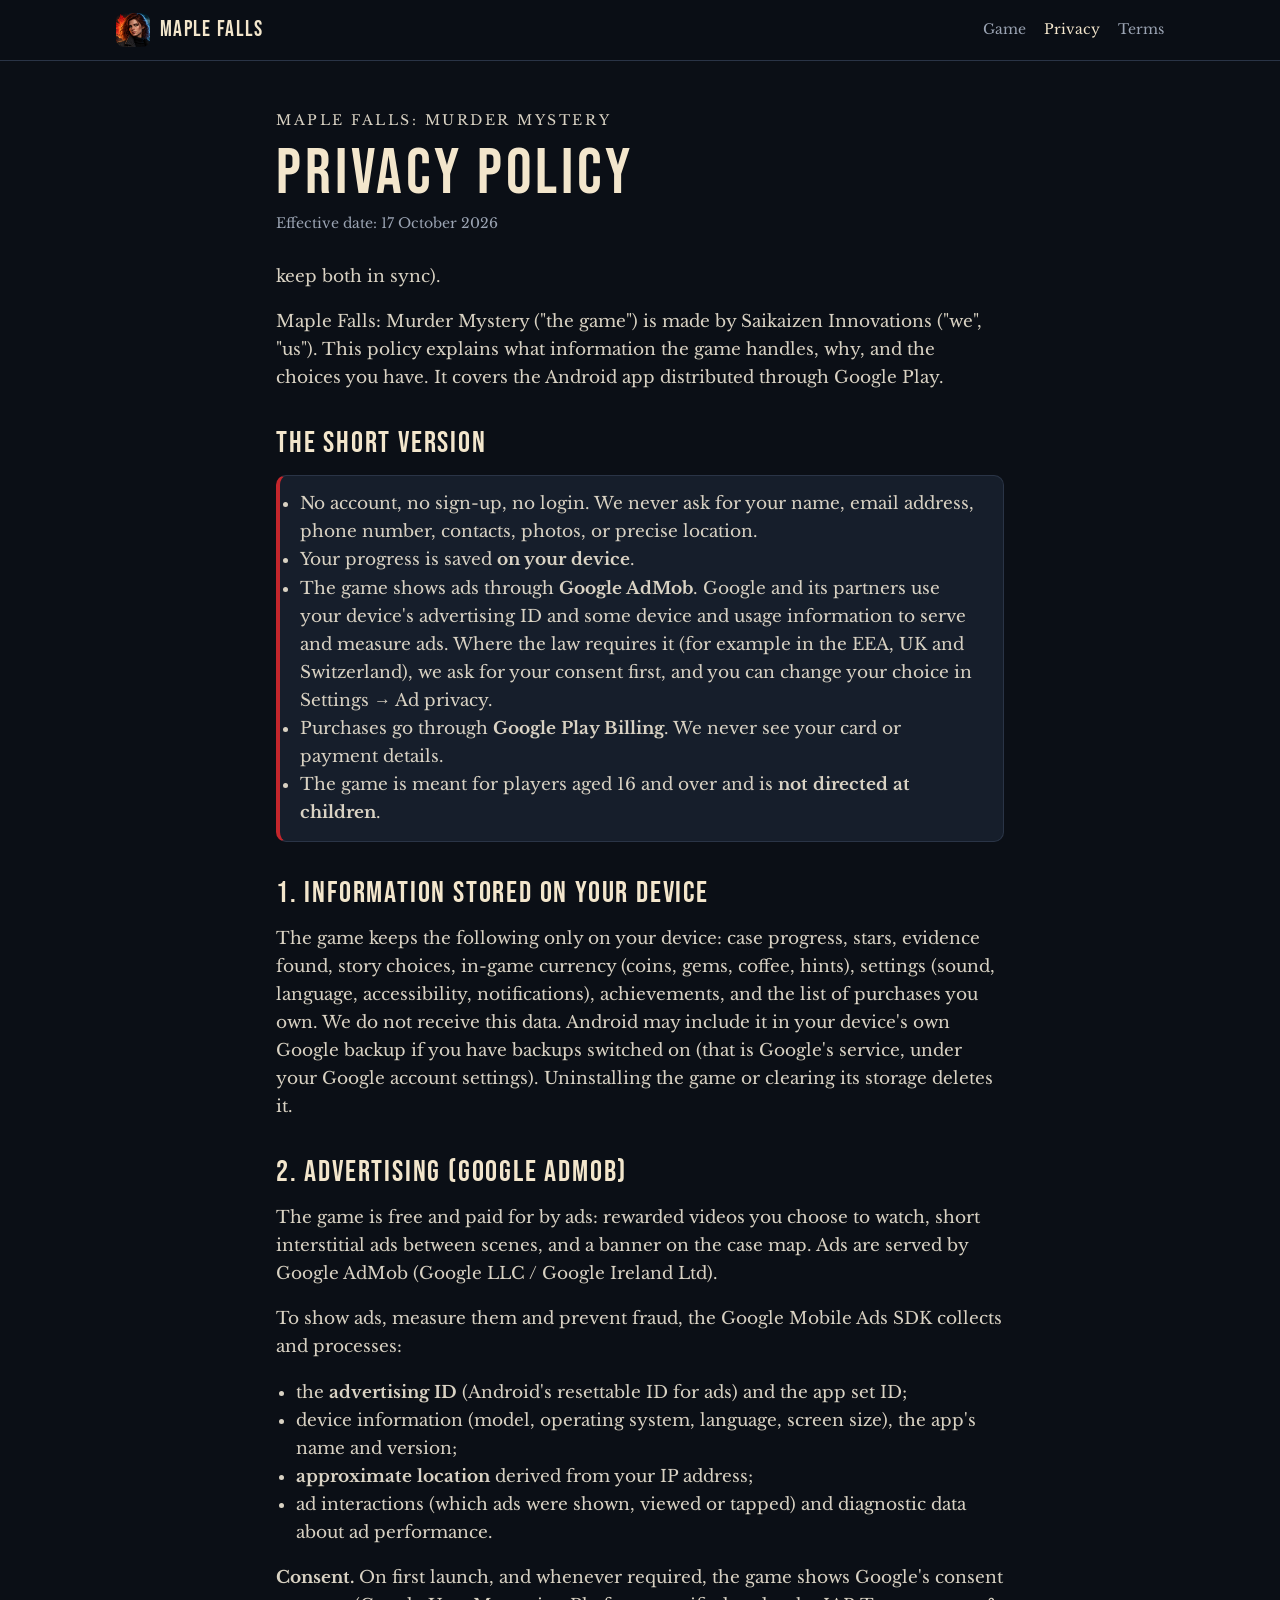
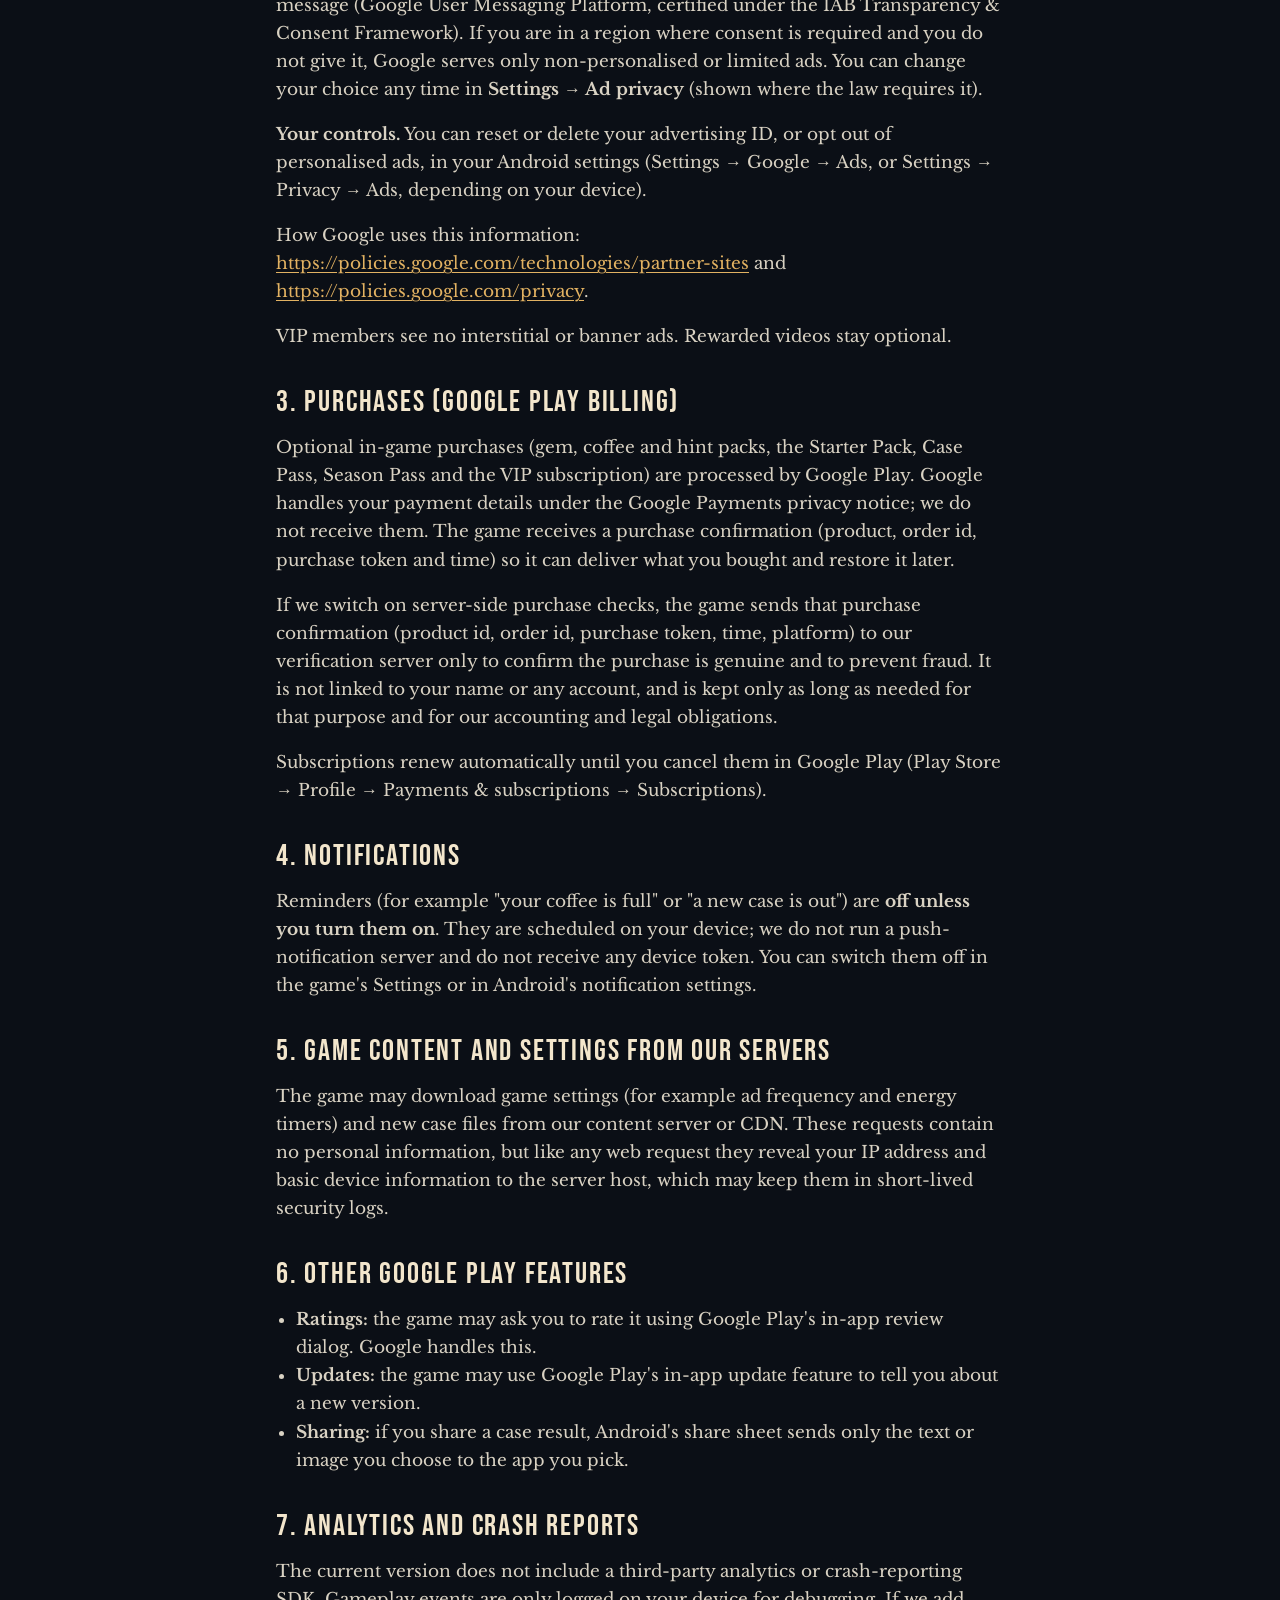
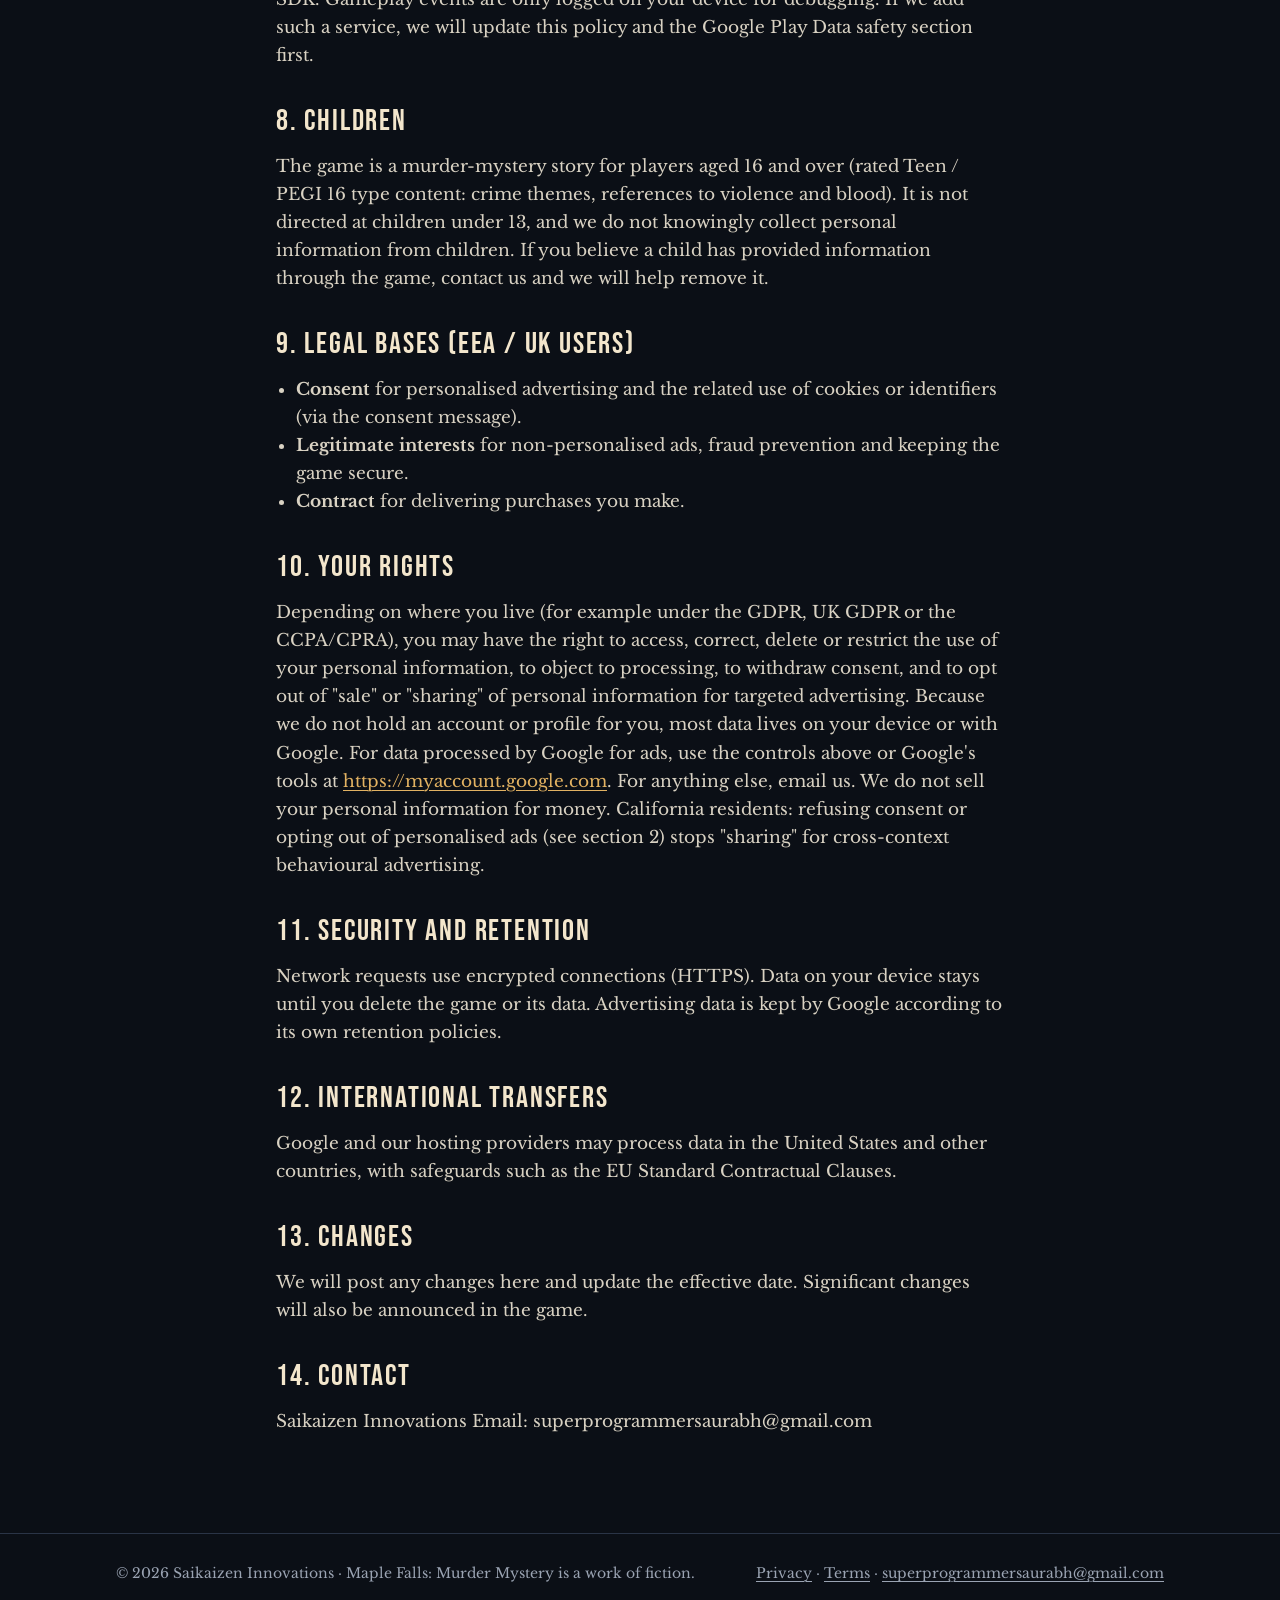
==== privacy.html @ b7c624a0 "Maple Falls: Murder Mystery site (privacy, terms)" ====
<!doctype html>
<html lang="en">
<head>
<meta charset="utf-8">
<meta name="viewport" content="width=device-width, initial-scale=1">
<title>Privacy Policy: Maple Falls: Murder Mystery</title>
<meta name="description" content="Privacy policy of Maple Falls: Murder Mystery.">
<link rel="icon" href="img/favicon.png">
<link rel="preconnect" href="https://fonts.googleapis.com">
<link rel="preconnect" href="https://fonts.gstatic.com" crossorigin>
<link href="https://fonts.googleapis.com/css2?family=Bebas+Neue&family=Libre+Baskerville:ital,wght@0,400;0,700;1,400&family=Special+Elite&display=swap" rel="stylesheet">
<link rel="stylesheet" href="style.css">
</head>
<body>
<header class="bar"><div class="wrap">
  <a class="home" href="./"><img src="img/icon.png" alt=""><span class="display" style="font-size:22px">Maple Falls</span></a>
  <nav><a href="./">Game</a><a href="privacy.html" aria-current="page">Privacy</a><a href="terms.html">Terms</a></nav>
</div></header>
<main class="doc">
<p class="kicker">Maple Falls: Murder Mystery</p>
<h1 class="display">Privacy Policy</h1>
<p class="meta">Effective date: 17 October 2026</p>
<p>keep both in sync).</p>
<p>Maple Falls: Murder Mystery ("the game") is made by Saikaizen Innovations ("we", "us"). This policy explains what information the game handles, why, and the choices you have. It covers the Android app distributed through Google Play.</p>
<h2 class="display">The short version</h2>
<ul class="short"><li>No account, no sign-up, no login. We never ask for your name, email address, phone number, contacts, photos, or precise location.</li><li>Your progress is saved <strong>on your device</strong>.</li><li>The game shows ads through <strong>Google AdMob</strong>. Google and its partners use your device's advertising ID and some device and usage information to serve and measure ads. Where the law requires it (for example in the EEA, UK and Switzerland), we ask for your consent first, and you can change your choice in Settings → Ad privacy.</li><li>Purchases go through <strong>Google Play Billing</strong>. We never see your card or payment details.</li><li>The game is meant for players aged 16 and over and is <strong>not directed at children</strong>.</li></ul>
<h2 class="display">1. Information stored on your device</h2>
<p>The game keeps the following only on your device: case progress, stars, evidence found, story choices, in-game currency (coins, gems, coffee, hints), settings (sound, language, accessibility, notifications), achievements, and the list of purchases you own. We do not receive this data. Android may include it in your device's own Google backup if you have backups switched on (that is Google's service, under your Google account settings). Uninstalling the game or clearing its storage deletes it.</p>
<h2 class="display">2. Advertising (Google AdMob)</h2>
<p>The game is free and paid for by ads: rewarded videos you choose to watch, short interstitial ads between scenes, and a banner on the case map. Ads are served by Google AdMob (Google LLC / Google Ireland Ltd).</p>
<p>To show ads, measure them and prevent fraud, the Google Mobile Ads SDK collects and processes:</p>
<ul><li>the <strong>advertising ID</strong> (Android's resettable ID for ads) and the app set ID;</li><li>device information (model, operating system, language, screen size), the app's name and version;</li><li><strong>approximate location</strong> derived from your IP address;</li><li>ad interactions (which ads were shown, viewed or tapped) and diagnostic data about ad performance.</li></ul>
<p><strong>Consent.</strong> On first launch, and whenever required, the game shows Google's consent message (Google User Messaging Platform, certified under the IAB Transparency &amp; Consent Framework). If you are in a region where consent is required and you do not give it, Google serves only non-personalised or limited ads. You can change your choice any time in <strong>Settings → Ad privacy</strong> (shown where the law requires it).</p>
<p><strong>Your controls.</strong> You can reset or delete your advertising ID, or opt out of personalised ads, in your Android settings (Settings → Google → Ads, or Settings → Privacy → Ads, depending on your device).</p>
<p>How Google uses this information: <a href="https://policies.google.com/technologies/partner-sites">https://policies.google.com/technologies/partner-sites</a> and <a href="https://policies.google.com/privacy">https://policies.google.com/privacy</a>.</p>
<p>VIP members see no interstitial or banner ads. Rewarded videos stay optional.</p>
<h2 class="display">3. Purchases (Google Play Billing)</h2>
<p>Optional in-game purchases (gem, coffee and hint packs, the Starter Pack, Case Pass, Season Pass and the VIP subscription) are processed by Google Play. Google handles your payment details under the Google Payments privacy notice; we do not receive them. The game receives a purchase confirmation (product, order id, purchase token and time) so it can deliver what you bought and restore it later.</p>
<p>If we switch on server-side purchase checks, the game sends that purchase confirmation (product id, order id, purchase token, time, platform) to our verification server only to confirm the purchase is genuine and to prevent fraud. It is not linked to your name or any account, and is kept only as long as needed for that purpose and for our accounting and legal obligations.</p>
<p>Subscriptions renew automatically until you cancel them in Google Play (Play Store → Profile → Payments &amp; subscriptions → Subscriptions).</p>
<h2 class="display">4. Notifications</h2>
<p>Reminders (for example "your coffee is full" or "a new case is out") are <strong>off unless you turn them on</strong>. They are scheduled on your device; we do not run a push-notification server and do not receive any device token. You can switch them off in the game's Settings or in Android's notification settings.</p>
<h2 class="display">5. Game content and settings from our servers</h2>
<p>The game may download game settings (for example ad frequency and energy timers) and new case files from our content server or CDN. These requests contain no personal information, but like any web request they reveal your IP address and basic device information to the server host, which may keep them in short-lived security logs.</p>
<h2 class="display">6. Other Google Play features</h2>
<ul><li><strong>Ratings:</strong> the game may ask you to rate it using Google Play's in-app review dialog. Google handles this.</li><li><strong>Updates:</strong> the game may use Google Play's in-app update feature to tell you about a new version.</li><li><strong>Sharing:</strong> if you share a case result, Android's share sheet sends only the text or image you choose to the app you pick.</li></ul>
<h2 class="display">7. Analytics and crash reports</h2>
<p>The current version does not include a third-party analytics or crash-reporting SDK. Gameplay events are only logged on your device for debugging. If we add such a service, we will update this policy and the Google Play Data safety section first.</p>
<h2 class="display">8. Children</h2>
<p>The game is a murder-mystery story for players aged 16 and over (rated Teen / PEGI 16 type content: crime themes, references to violence and blood). It is not directed at children under 13, and we do not knowingly collect personal information from children. If you believe a child has provided information through the game, contact us and we will help remove it.</p>
<h2 class="display">9. Legal bases (EEA / UK users)</h2>
<ul><li><strong>Consent</strong> for personalised advertising and the related use of cookies or identifiers (via the consent message).</li><li><strong>Legitimate interests</strong> for non-personalised ads, fraud prevention and keeping the game secure.</li><li><strong>Contract</strong> for delivering purchases you make.</li></ul>
<h2 class="display">10. Your rights</h2>
<p>Depending on where you live (for example under the GDPR, UK GDPR or the CCPA/CPRA), you may have the right to access, correct, delete or restrict the use of your personal information, to object to processing, to withdraw consent, and to opt out of "sale" or "sharing" of personal information for targeted advertising. Because we do not hold an account or profile for you, most data lives on your device or with Google. For data processed by Google for ads, use the controls above or Google's tools at <a href="https://myaccount.google.com">https://myaccount.google.com</a>. For anything else, email us. We do not sell your personal information for money. California residents: refusing consent or opting out of personalised ads (see section 2) stops "sharing" for cross-context behavioural advertising.</p>
<h2 class="display">11. Security and retention</h2>
<p>Network requests use encrypted connections (HTTPS). Data on your device stays until you delete the game or its data. Advertising data is kept by Google according to its own retention policies.</p>
<h2 class="display">12. International transfers</h2>
<p>Google and our hosting providers may process data in the United States and other countries, with safeguards such as the EU Standard Contractual Clauses.</p>
<h2 class="display">13. Changes</h2>
<p>We will post any changes here and update the effective date. Significant changes will also be announced in the game.</p>
<h2 class="display">14. Contact</h2>
<p>Saikaizen Innovations Email: superprogrammersaurabh@gmail.com</p>
</main>
<footer><div class="wrap">
  <span>© 2026 Saikaizen Innovations · Maple Falls: Murder Mystery is a work of fiction.</span>
  <span><a href="privacy.html">Privacy</a> · <a href="terms.html">Terms</a> · <a href="mailto:superprogrammersaurabh@gmail.com">superprogrammersaurabh@gmail.com</a></span>
</div></footer>
</body>
</html>
---- style.css ----
/* Maple Falls: Murder Mystery — site (GitHub Pages). Dark noir, case-file accents. */
:root {
  --ink: #0b0f16;
  --ink-2: #111824;
  --panel: #161e2b;
  --line: #2a3446;
  --cream: #f3e6cc;
  --text: #d9d2c3;
  --dim: #9aa3b2;
  --amber: #e2b262;
  --red: #c4262c;
  --teal: #2f6f78;
  --radius: 14px;
  --max: 1080px;
}
* { box-sizing: border-box; }
html { -webkit-text-size-adjust: 100%; }
body {
  margin: 0;
  background: var(--ink);
  color: var(--text);
  font: 17px/1.65 "Libre Baskerville", Georgia, "Times New Roman", serif;
}
a { color: var(--amber); text-decoration-thickness: 1px; text-underline-offset: 3px; }
a:hover { color: var(--cream); }
img { max-width: 100%; display: block; }
.wrap { max-width: var(--max); margin: 0 auto; padding: 0 16px; }
.display { font-family: "Bebas Neue", Impact, sans-serif; letter-spacing: 0.06em; font-weight: 400; color: var(--cream); }
.type { font-family: "Special Elite", "Courier New", monospace; }

/* top bar */
.bar { position: sticky; top: 0; z-index: 5; background: rgba(11, 15, 22, 0.86); backdrop-filter: blur(8px);
  border-bottom: 1px solid var(--line); }
.bar .wrap { display: flex; align-items: center; justify-content: space-between; gap: 12px; height: 60px; }
.bar a.home { display: flex; align-items: center; gap: 10px; color: var(--cream); text-decoration: none; }
.bar img { width: 34px; height: 34px; border-radius: 8px; }
.bar nav { display: flex; gap: 18px; font-size: 14px; }
.bar nav a { color: var(--dim); text-decoration: none; }
.bar nav a:hover, .bar nav a[aria-current] { color: var(--cream); }

/* hero */
.hero { position: relative; min-height: min(86vh, 760px); display: flex; align-items: flex-end; overflow: hidden;
  background: #05080d url("img/hero.jpg") center 30% / cover no-repeat; }
.hero::after { content: ""; position: absolute; inset: 0;
  background: linear-gradient(180deg, rgba(5, 8, 13, 0.15) 0%, rgba(5, 8, 13, 0.25) 45%, var(--ink) 100%),
              linear-gradient(90deg, rgba(5, 8, 13, 0.75) 0%, rgba(5, 8, 13, 0) 60%); }
.hero .wrap { position: relative; z-index: 1; padding-bottom: 56px; width: 100%; }
.hero .logo { width: min(520px, 88%); filter: drop-shadow(0 8px 18px rgba(0, 0, 0, 0.7)); }
.hero .tag { font-size: clamp(18px, 2.4vw, 24px); color: var(--cream); max-width: 560px; margin: 18px 0 26px;
  text-shadow: 0 2px 10px rgba(0, 0, 0, 0.8); }
.cta { display: inline-flex; align-items: center; gap: 10px; padding: 14px 22px; border-radius: 999px;
  background: var(--red); color: #fff; text-decoration: none; font-family: "Bebas Neue", Impact, sans-serif;
  font-size: 22px; letter-spacing: 0.08em; box-shadow: 0 10px 30px rgba(196, 38, 44, 0.35); }
.cta:hover { background: #d8333a; color: #fff; }
.cta small { font-family: "Special Elite", monospace; font-size: 13px; letter-spacing: 0; opacity: 0.85; }

/* sections */
section { padding: 64px 0; }
h2 { font-size: clamp(34px, 5vw, 52px); margin: 0 0 8px; line-height: 1; }
.kicker { color: var(--amber); font-size: 14px; letter-spacing: 0.18em; text-transform: uppercase; margin: 0 0 10px; }
.lede { color: var(--dim); max-width: 680px; margin: 0 0 32px; }
.grid { display: grid; grid-template-columns: repeat(auto-fit, minmax(240px, 1fr)); gap: 16px; }
.card { background: linear-gradient(180deg, var(--panel), var(--ink-2)); border: 1px solid var(--line);
  border-radius: var(--radius); padding: 22px; position: relative; }
.card::before { content: ""; position: absolute; left: 22px; top: 0; width: 56px; height: 4px; background: var(--red); }
.card h3 { margin: 6px 0 6px; font-size: 26px; }
.card p { margin: 0; color: var(--dim); font-size: 15px; }
.shots { display: grid; grid-template-columns: repeat(auto-fit, minmax(300px, 1fr)); gap: 14px; }
.shots img { border-radius: 10px; border: 1px solid var(--line); }
.stats { display: flex; flex-wrap: wrap; gap: 28px; margin: 28px 0 0; }
.stats div { min-width: 120px; }
.stats b { display: block; font-family: "Bebas Neue", Impact, sans-serif; font-size: 48px; color: var(--cream);
  line-height: 1; letter-spacing: 0.04em; }
.stats span { color: var(--dim); font-size: 14px; }

/* legal pages */
.doc { max-width: 760px; margin: 0 auto; padding: 48px 16px 80px; }
.doc h1 { font-size: clamp(40px, 7vw, 64px); line-height: 1; margin: 0 0 6px; }
.doc .meta { color: var(--dim); font-size: 14px; margin: 0 0 28px; }
.doc h2 { font-size: 30px; margin: 36px 0 8px; }
.doc p, .doc li { color: var(--text); }
.doc ul { padding-left: 20px; }
.doc .short { background: var(--panel); border: 1px solid var(--line); border-left: 4px solid var(--red);
  border-radius: 10px; padding: 14px 20px; }

footer { border-top: 1px solid var(--line); padding: 28px 0 40px; color: var(--dim); font-size: 14px; }
footer .wrap { display: flex; flex-wrap: wrap; gap: 14px 24px; justify-content: space-between; }
footer a { color: var(--dim); }

@media (max-width: 560px) {
  body { font-size: 16px; }
  .bar nav { gap: 12px; font-size: 13px; }
  .hero { min-height: 78vh; }
  section { padding: 44px 0; }
}
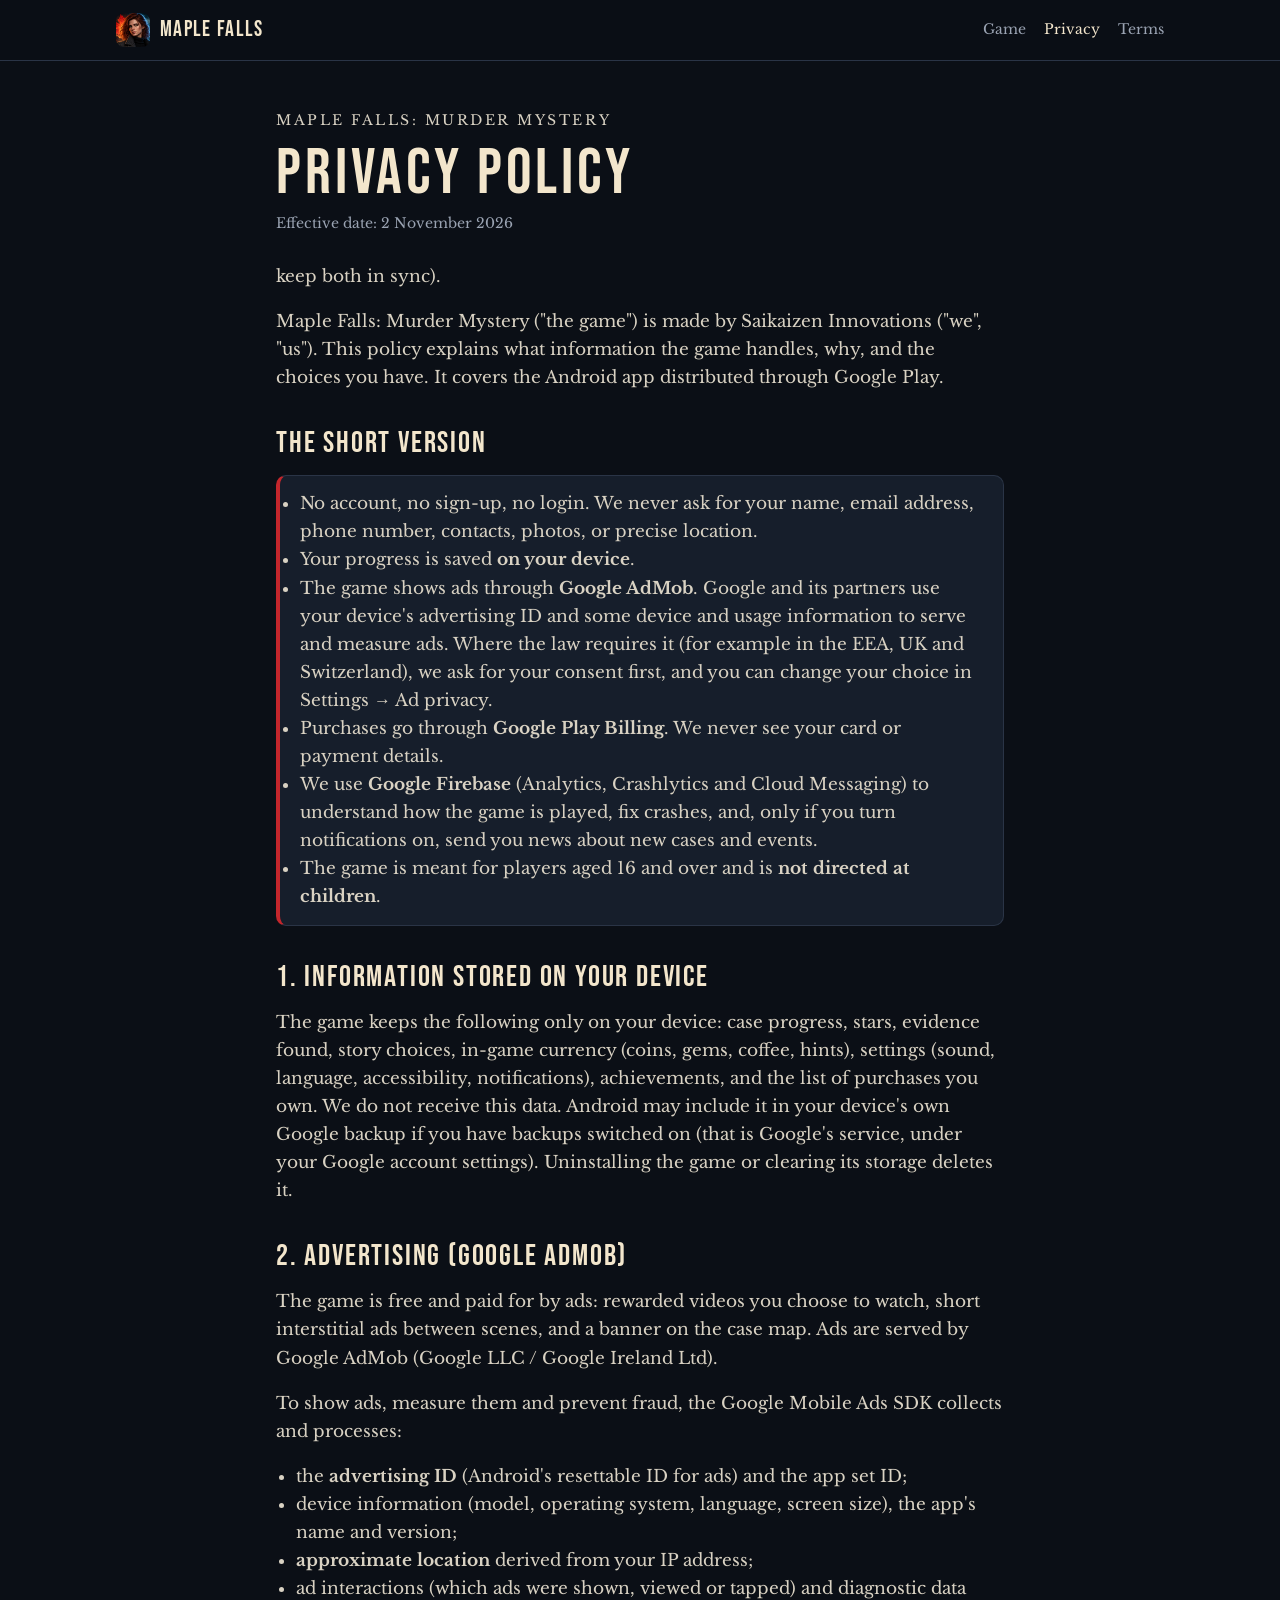
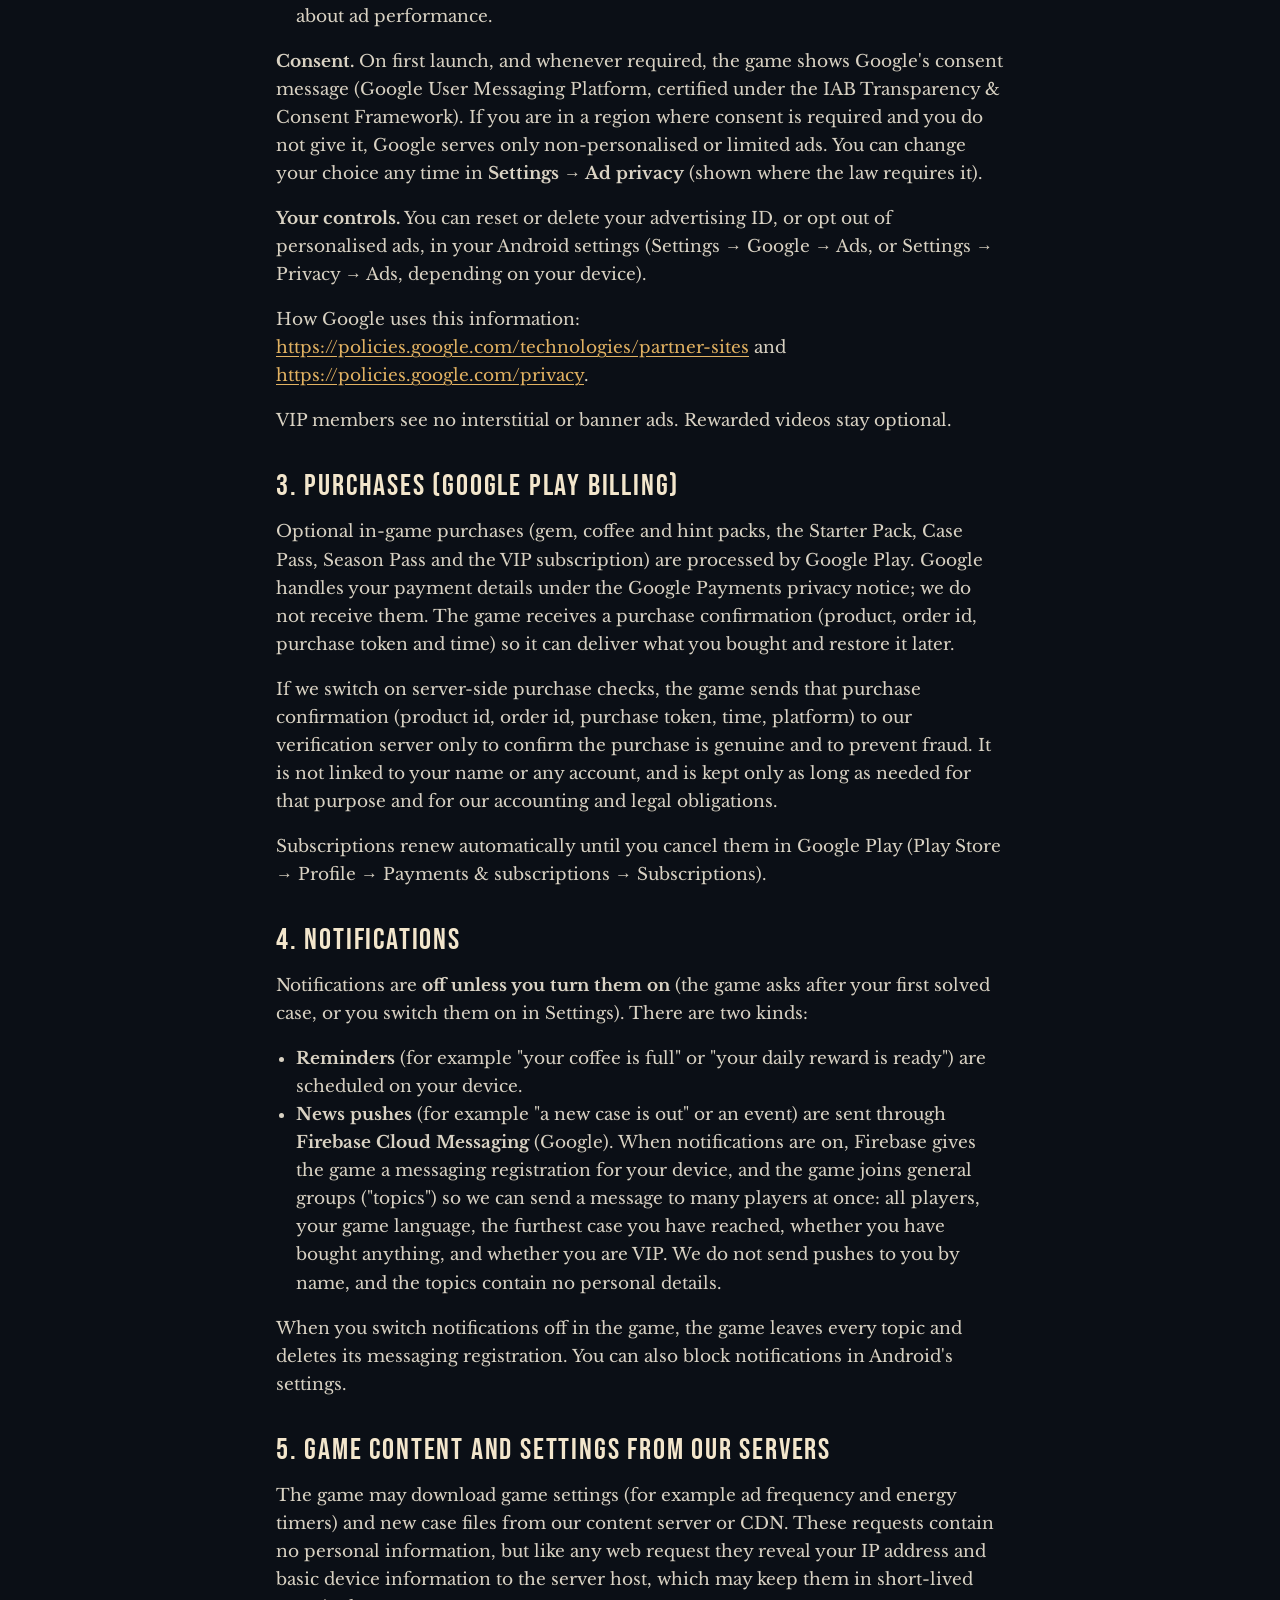
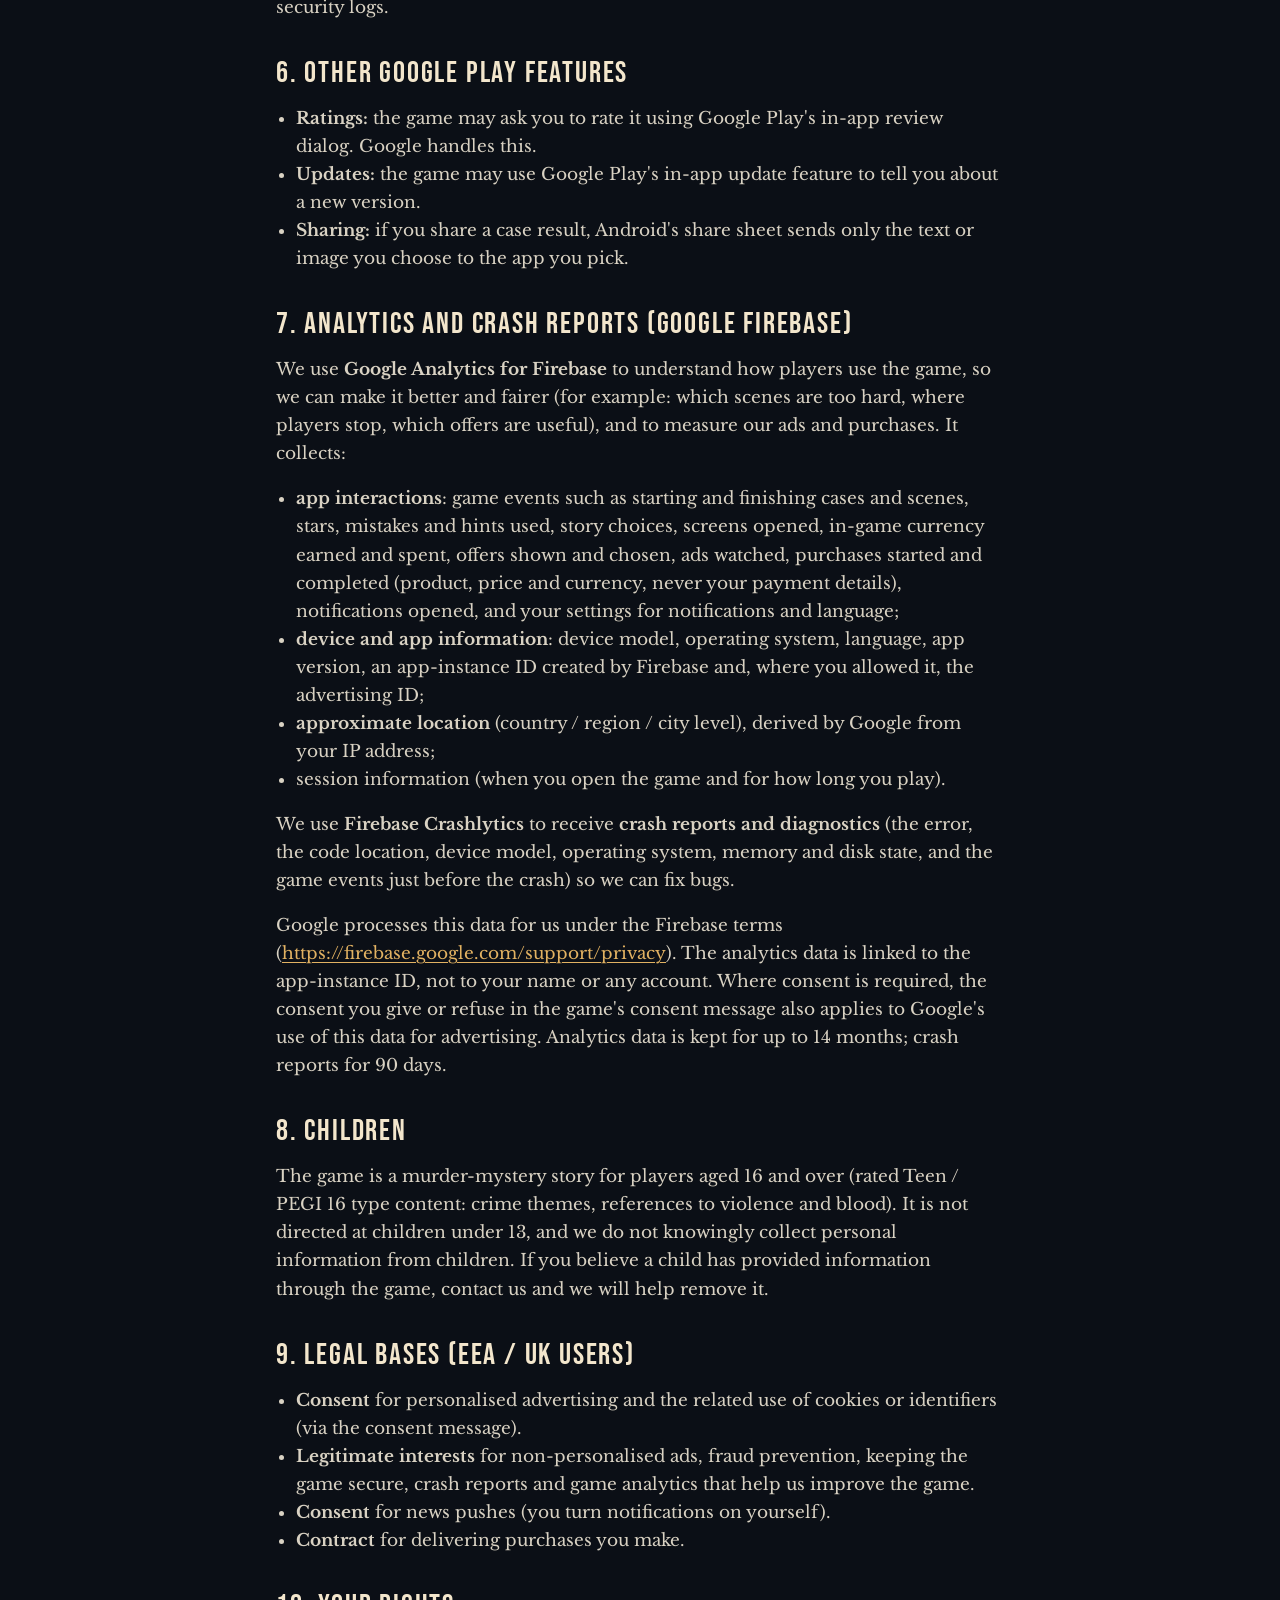
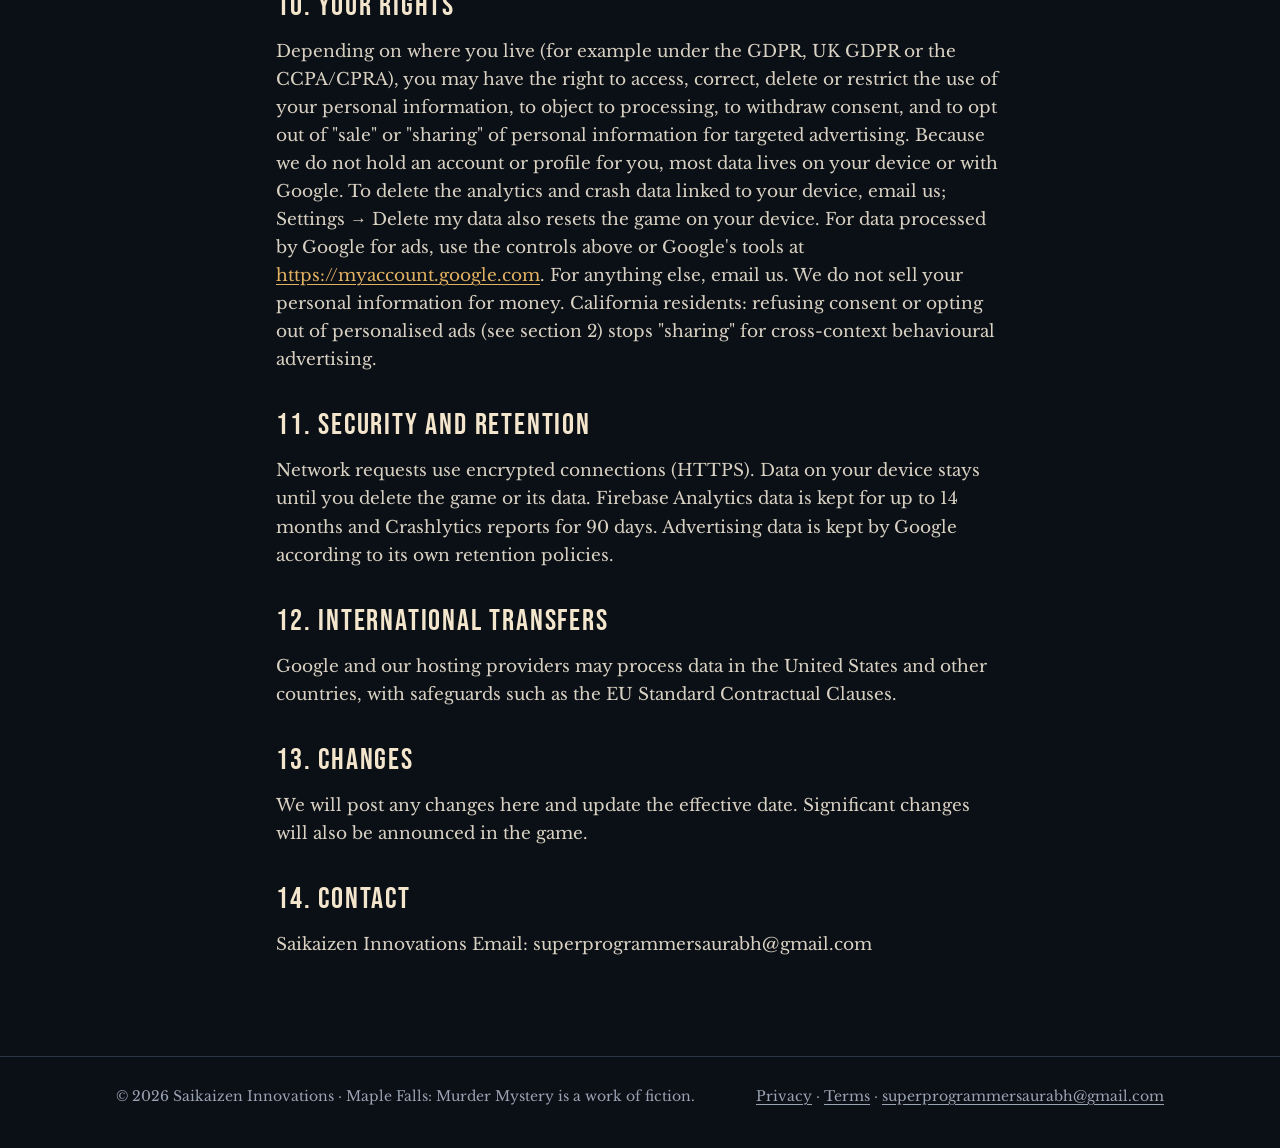
==== commit bad9ef3e: "Privacy policy: Firebase Analytics, Crashlytics, Cloud Messaging (app 1.0.1)" ====
--- a/privacy.html
+++ b/privacy.html
@@ -19,11 +19,11 @@
 <main class="doc">
 <p class="kicker">Maple Falls: Murder Mystery</p>
 <h1 class="display">Privacy Policy</h1>
-<p class="meta">Effective date: 17 October 2026</p>
+<p class="meta">Effective date: 2 November 2026</p>
 <p>keep both in sync).</p>
 <p>Maple Falls: Murder Mystery ("the game") is made by Saikaizen Innovations ("we", "us"). This policy explains what information the game handles, why, and the choices you have. It covers the Android app distributed through Google Play.</p>
 <h2 class="display">The short version</h2>
-<ul class="short"><li>No account, no sign-up, no login. We never ask for your name, email address, phone number, contacts, photos, or precise location.</li><li>Your progress is saved <strong>on your device</strong>.</li><li>The game shows ads through <strong>Google AdMob</strong>. Google and its partners use your device's advertising ID and some device and usage information to serve and measure ads. Where the law requires it (for example in the EEA, UK and Switzerland), we ask for your consent first, and you can change your choice in Settings → Ad privacy.</li><li>Purchases go through <strong>Google Play Billing</strong>. We never see your card or payment details.</li><li>The game is meant for players aged 16 and over and is <strong>not directed at children</strong>.</li></ul>
+<ul class="short"><li>No account, no sign-up, no login. We never ask for your name, email address, phone number, contacts, photos, or precise location.</li><li>Your progress is saved <strong>on your device</strong>.</li><li>The game shows ads through <strong>Google AdMob</strong>. Google and its partners use your device's advertising ID and some device and usage information to serve and measure ads. Where the law requires it (for example in the EEA, UK and Switzerland), we ask for your consent first, and you can change your choice in Settings → Ad privacy.</li><li>Purchases go through <strong>Google Play Billing</strong>. We never see your card or payment details.</li><li>We use <strong>Google Firebase</strong> (Analytics, Crashlytics and Cloud Messaging) to understand how the game is played, fix crashes, and, only if you turn notifications on, send you news about new cases and events.</li><li>The game is meant for players aged 16 and over and is <strong>not directed at children</strong>.</li></ul>
 <h2 class="display">1. Information stored on your device</h2>
 <p>The game keeps the following only on your device: case progress, stars, evidence found, story choices, in-game currency (coins, gems, coffee, hints), settings (sound, language, accessibility, notifications), achievements, and the list of purchases you own. We do not receive this data. Android may include it in your device's own Google backup if you have backups switched on (that is Google's service, under your Google account settings). Uninstalling the game or clearing its storage deletes it.</p>
 <h2 class="display">2. Advertising (Google AdMob)</h2>
@@ -39,21 +39,26 @@
 <p>If we switch on server-side purchase checks, the game sends that purchase confirmation (product id, order id, purchase token, time, platform) to our verification server only to confirm the purchase is genuine and to prevent fraud. It is not linked to your name or any account, and is kept only as long as needed for that purpose and for our accounting and legal obligations.</p>
 <p>Subscriptions renew automatically until you cancel them in Google Play (Play Store → Profile → Payments &amp; subscriptions → Subscriptions).</p>
 <h2 class="display">4. Notifications</h2>
-<p>Reminders (for example "your coffee is full" or "a new case is out") are <strong>off unless you turn them on</strong>. They are scheduled on your device; we do not run a push-notification server and do not receive any device token. You can switch them off in the game's Settings or in Android's notification settings.</p>
+<p>Notifications are <strong>off unless you turn them on</strong> (the game asks after your first solved case, or you switch them on in Settings). There are two kinds:</p>
+<ul><li><strong>Reminders</strong> (for example "your coffee is full" or "your daily reward is ready") are scheduled on your device.</li><li><strong>News pushes</strong> (for example "a new case is out" or an event) are sent through <strong>Firebase Cloud Messaging</strong> (Google). When notifications are on, Firebase gives the game a messaging registration for your device, and the game joins general groups ("topics") so we can send a message to many players at once: all players, your game language, the furthest case you have reached, whether you have bought anything, and whether you are VIP. We do not send pushes to you by name, and the topics contain no personal details.</li></ul>
+<p>When you switch notifications off in the game, the game leaves every topic and deletes its messaging registration. You can also block notifications in Android's settings.</p>
 <h2 class="display">5. Game content and settings from our servers</h2>
 <p>The game may download game settings (for example ad frequency and energy timers) and new case files from our content server or CDN. These requests contain no personal information, but like any web request they reveal your IP address and basic device information to the server host, which may keep them in short-lived security logs.</p>
 <h2 class="display">6. Other Google Play features</h2>
 <ul><li><strong>Ratings:</strong> the game may ask you to rate it using Google Play's in-app review dialog. Google handles this.</li><li><strong>Updates:</strong> the game may use Google Play's in-app update feature to tell you about a new version.</li><li><strong>Sharing:</strong> if you share a case result, Android's share sheet sends only the text or image you choose to the app you pick.</li></ul>
-<h2 class="display">7. Analytics and crash reports</h2>
-<p>The current version does not include a third-party analytics or crash-reporting SDK. Gameplay events are only logged on your device for debugging. If we add such a service, we will update this policy and the Google Play Data safety section first.</p>
+<h2 class="display">7. Analytics and crash reports (Google Firebase)</h2>
+<p>We use <strong>Google Analytics for Firebase</strong> to understand how players use the game, so we can make it better and fairer (for example: which scenes are too hard, where players stop, which offers are useful), and to measure our ads and purchases. It collects:</p>
+<ul><li><strong>app interactions</strong>: game events such as starting and finishing cases and scenes, stars, mistakes and hints used, story choices, screens opened, in-game currency earned and spent, offers shown and chosen, ads watched, purchases started and completed (product, price and currency, never your payment details), notifications opened, and your settings for notifications and language;</li><li><strong>device and app information</strong>: device model, operating system, language, app version, an app-instance ID created by Firebase and, where you allowed it, the advertising ID;</li><li><strong>approximate location</strong> (country / region / city level), derived by Google from your IP address;</li><li>session information (when you open the game and for how long you play).</li></ul>
+<p>We use <strong>Firebase Crashlytics</strong> to receive <strong>crash reports and diagnostics</strong> (the error, the code location, device model, operating system, memory and disk state, and the game events just before the crash) so we can fix bugs.</p>
+<p>Google processes this data for us under the Firebase terms (<a href="https://firebase.google.com/support/privacy">https://firebase.google.com/support/privacy</a>). The analytics data is linked to the app-instance ID, not to your name or any account. Where consent is required, the consent you give or refuse in the game's consent message also applies to Google's use of this data for advertising. Analytics data is kept for up to 14 months; crash reports for 90 days.</p>
 <h2 class="display">8. Children</h2>
 <p>The game is a murder-mystery story for players aged 16 and over (rated Teen / PEGI 16 type content: crime themes, references to violence and blood). It is not directed at children under 13, and we do not knowingly collect personal information from children. If you believe a child has provided information through the game, contact us and we will help remove it.</p>
 <h2 class="display">9. Legal bases (EEA / UK users)</h2>
-<ul><li><strong>Consent</strong> for personalised advertising and the related use of cookies or identifiers (via the consent message).</li><li><strong>Legitimate interests</strong> for non-personalised ads, fraud prevention and keeping the game secure.</li><li><strong>Contract</strong> for delivering purchases you make.</li></ul>
+<ul><li><strong>Consent</strong> for personalised advertising and the related use of cookies or identifiers (via the consent message).</li><li><strong>Legitimate interests</strong> for non-personalised ads, fraud prevention, keeping the game secure, crash reports and game analytics that help us improve the game.</li><li><strong>Consent</strong> for news pushes (you turn notifications on yourself).</li><li><strong>Contract</strong> for delivering purchases you make.</li></ul>
 <h2 class="display">10. Your rights</h2>
-<p>Depending on where you live (for example under the GDPR, UK GDPR or the CCPA/CPRA), you may have the right to access, correct, delete or restrict the use of your personal information, to object to processing, to withdraw consent, and to opt out of "sale" or "sharing" of personal information for targeted advertising. Because we do not hold an account or profile for you, most data lives on your device or with Google. For data processed by Google for ads, use the controls above or Google's tools at <a href="https://myaccount.google.com">https://myaccount.google.com</a>. For anything else, email us. We do not sell your personal information for money. California residents: refusing consent or opting out of personalised ads (see section 2) stops "sharing" for cross-context behavioural advertising.</p>
+<p>Depending on where you live (for example under the GDPR, UK GDPR or the CCPA/CPRA), you may have the right to access, correct, delete or restrict the use of your personal information, to object to processing, to withdraw consent, and to opt out of "sale" or "sharing" of personal information for targeted advertising. Because we do not hold an account or profile for you, most data lives on your device or with Google. To delete the analytics and crash data linked to your device, email us; Settings → Delete my data also resets the game on your device. For data processed by Google for ads, use the controls above or Google's tools at <a href="https://myaccount.google.com">https://myaccount.google.com</a>. For anything else, email us. We do not sell your personal information for money. California residents: refusing consent or opting out of personalised ads (see section 2) stops "sharing" for cross-context behavioural advertising.</p>
 <h2 class="display">11. Security and retention</h2>
-<p>Network requests use encrypted connections (HTTPS). Data on your device stays until you delete the game or its data. Advertising data is kept by Google according to its own retention policies.</p>
+<p>Network requests use encrypted connections (HTTPS). Data on your device stays until you delete the game or its data. Firebase Analytics data is kept for up to 14 months and Crashlytics reports for 90 days. Advertising data is kept by Google according to its own retention policies.</p>
 <h2 class="display">12. International transfers</h2>
 <p>Google and our hosting providers may process data in the United States and other countries, with safeguards such as the EU Standard Contractual Clauses.</p>
 <h2 class="display">13. Changes</h2>
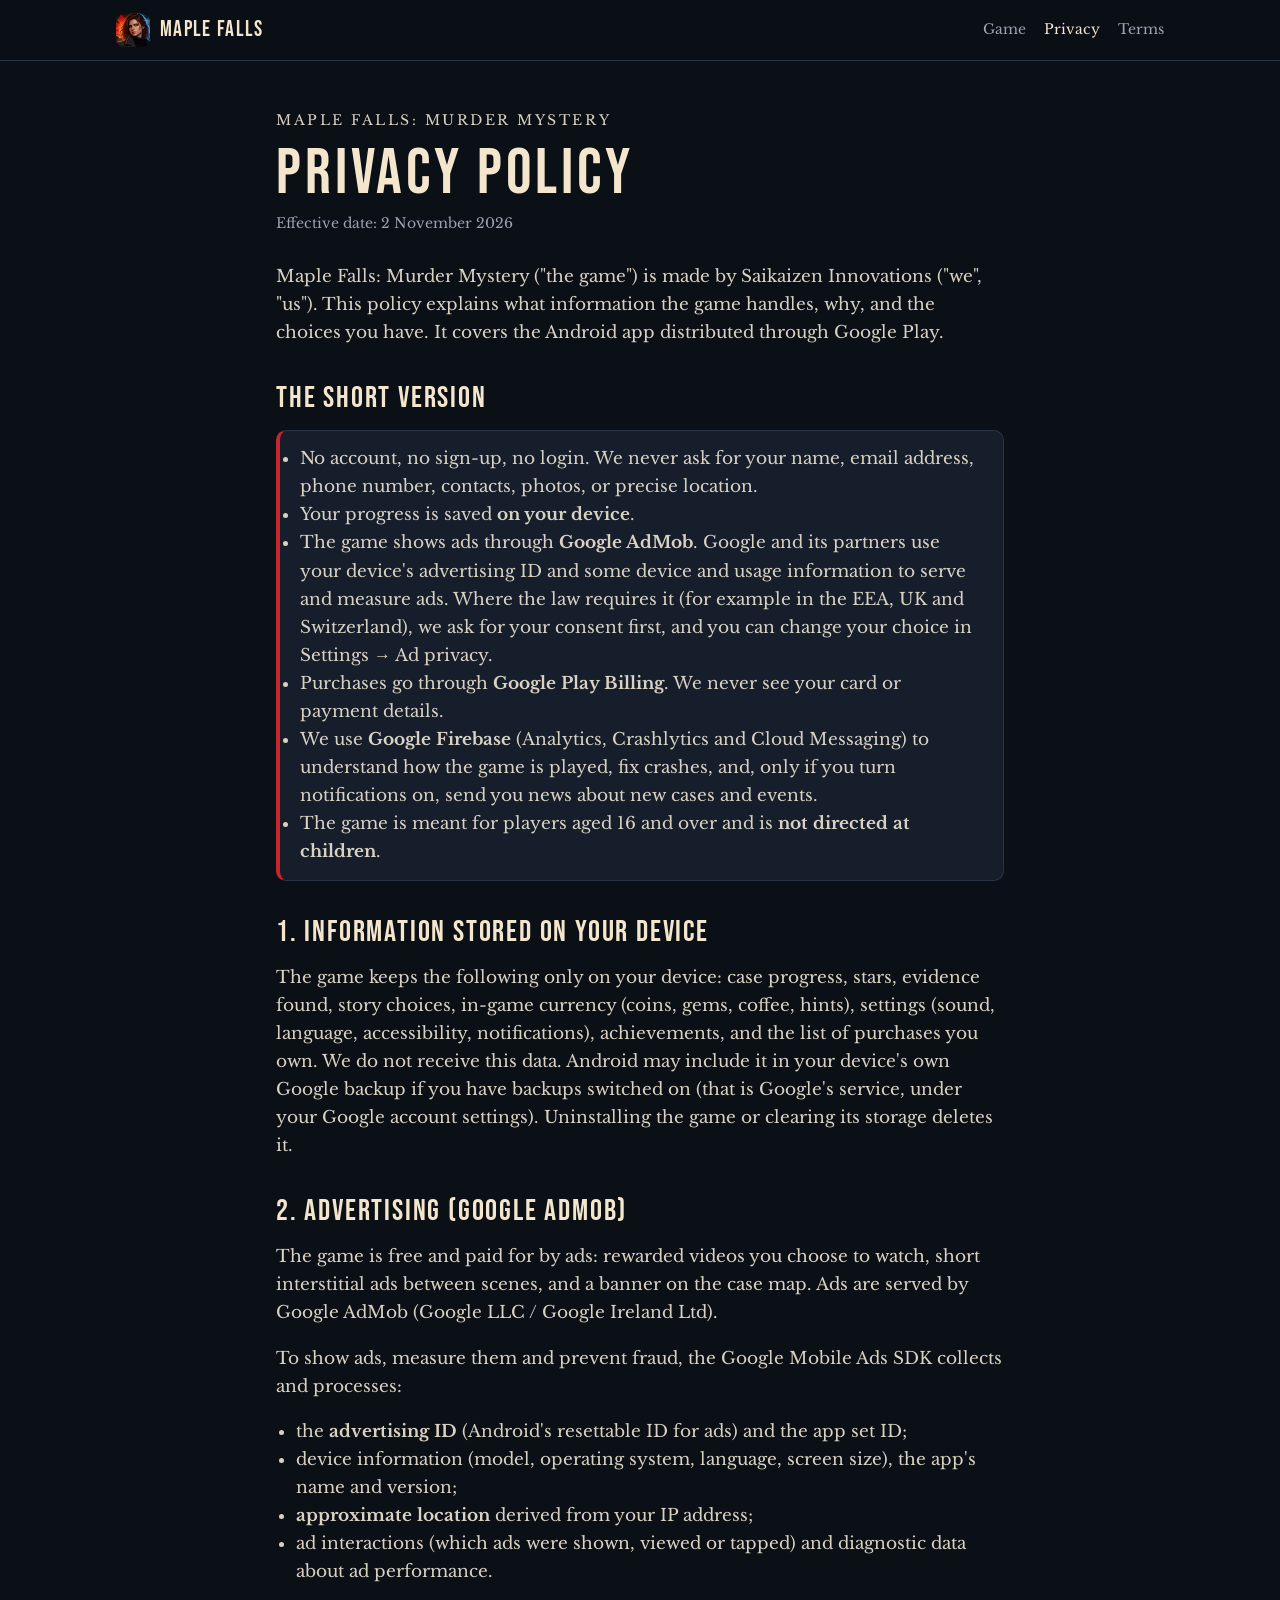
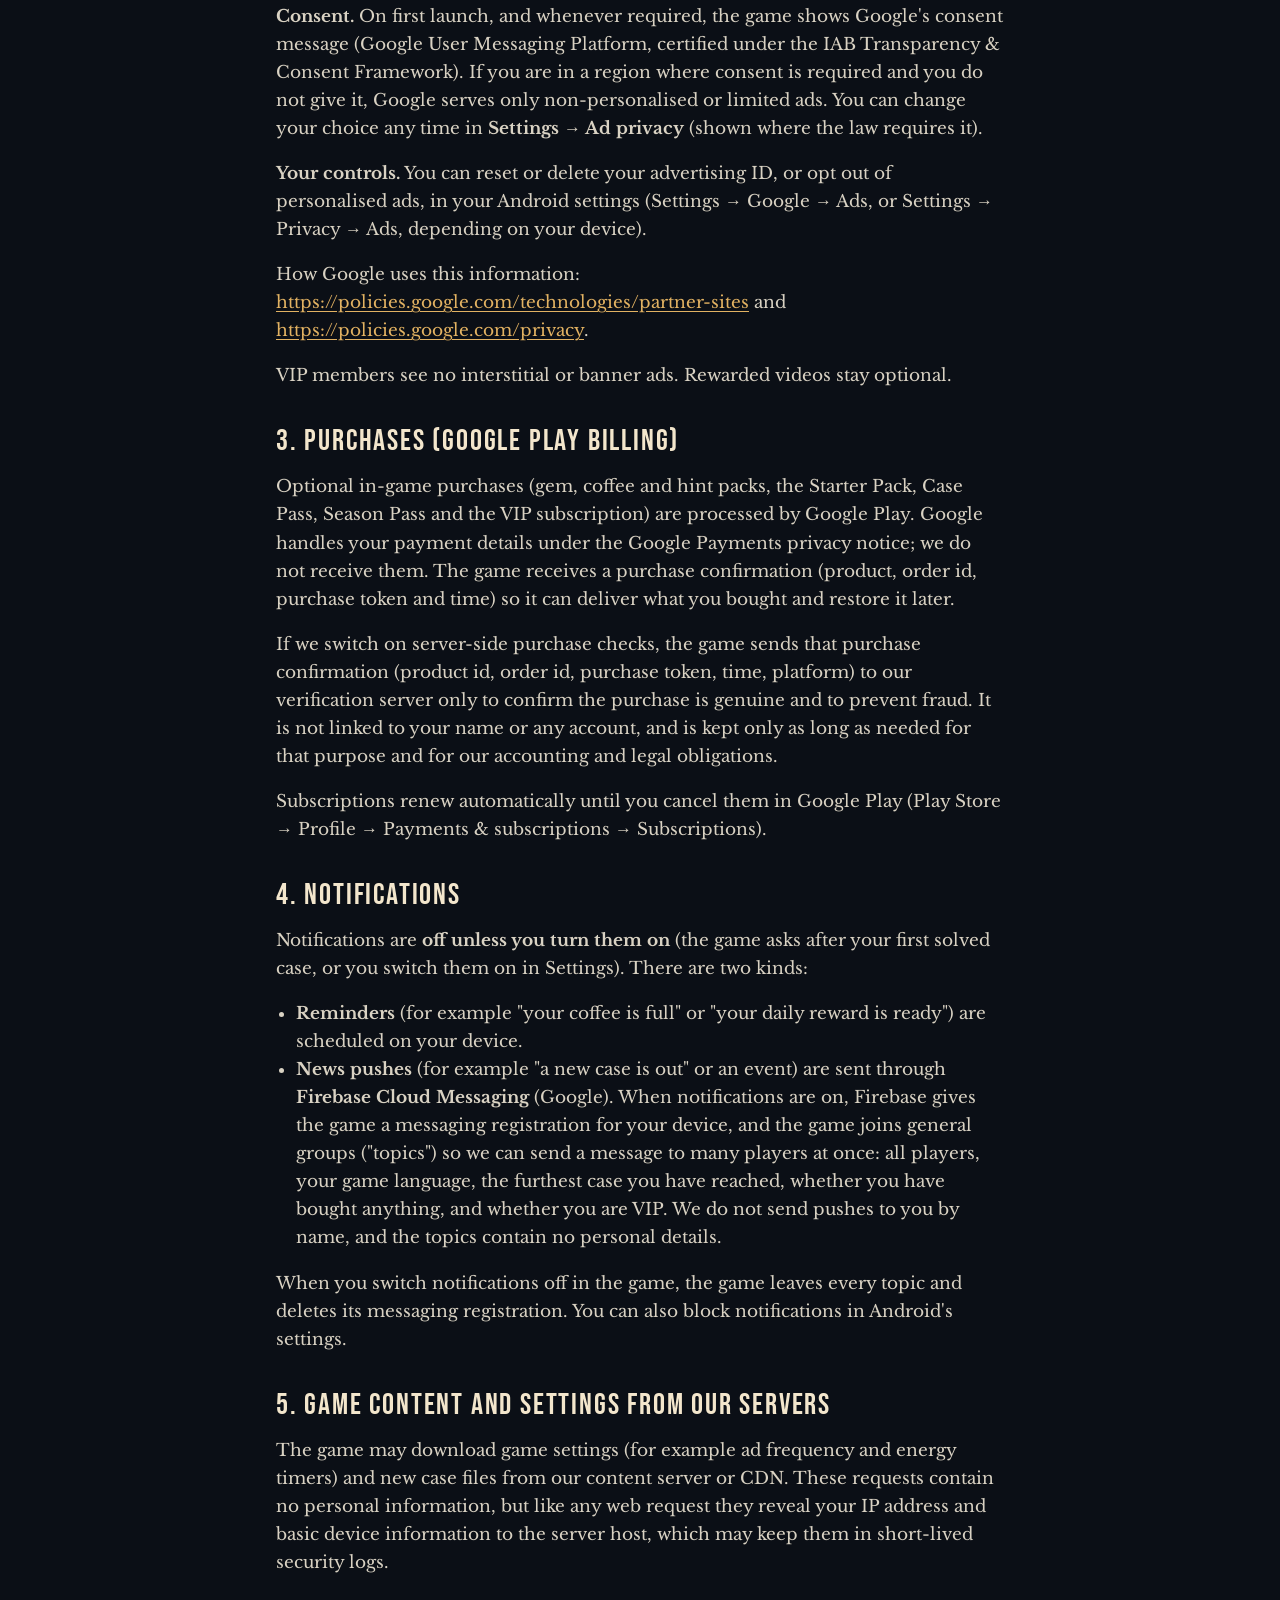
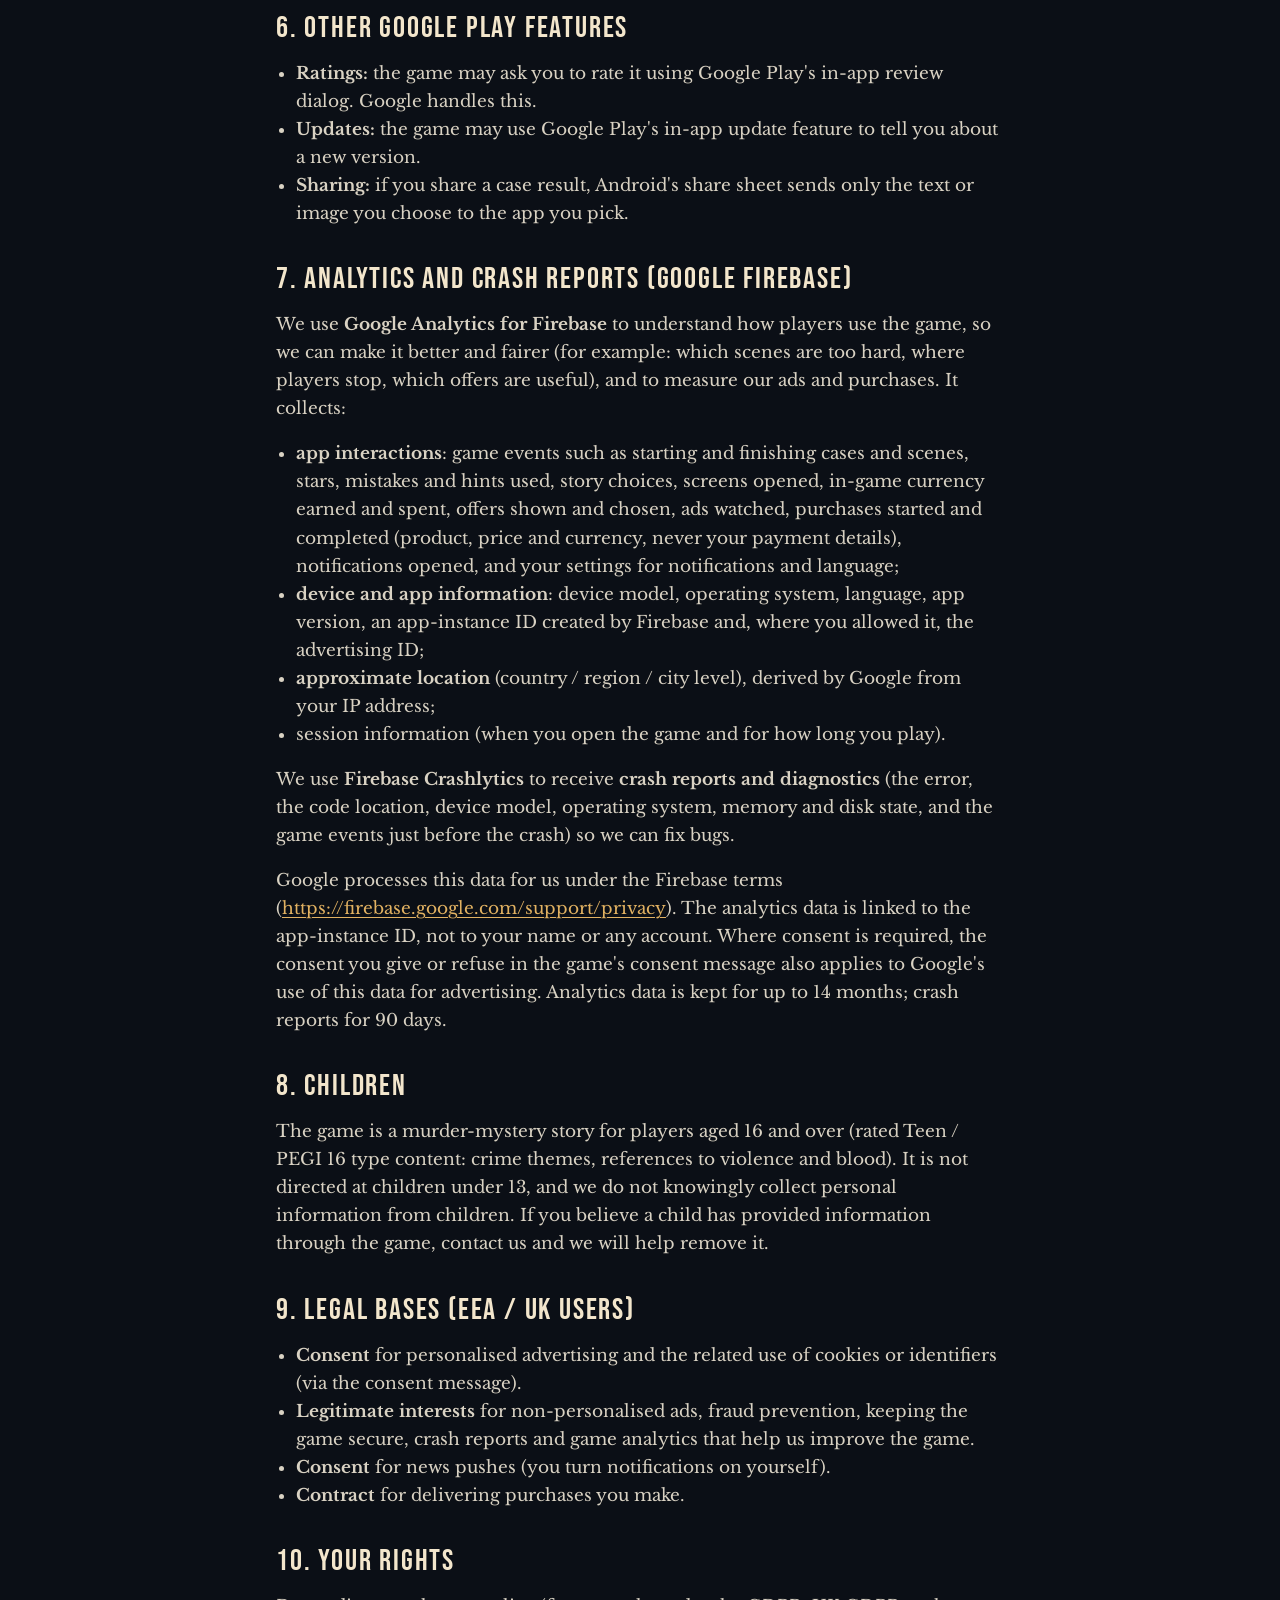
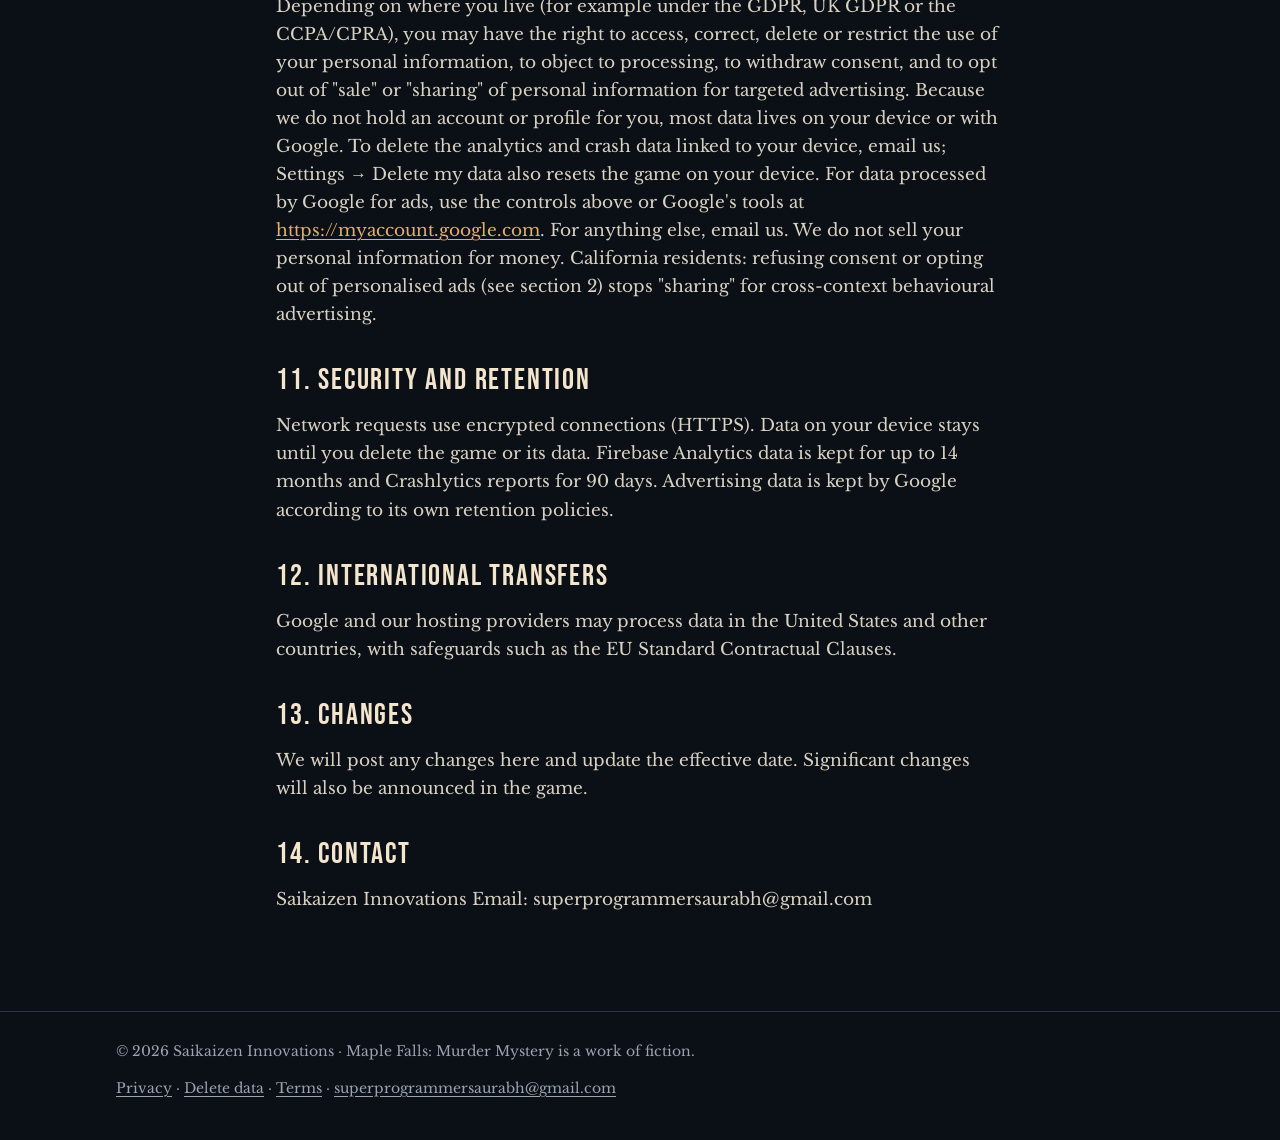
==== commit 95b262b7: "Delete-data page; fix stray line in privacy policy" ====
--- a/privacy.html
+++ b/privacy.html
@@ -20,7 +20,6 @@
 <p class="kicker">Maple Falls: Murder Mystery</p>
 <h1 class="display">Privacy Policy</h1>
 <p class="meta">Effective date: 2 November 2026</p>
-<p>keep both in sync).</p>
 <p>Maple Falls: Murder Mystery ("the game") is made by Saikaizen Innovations ("we", "us"). This policy explains what information the game handles, why, and the choices you have. It covers the Android app distributed through Google Play.</p>
 <h2 class="display">The short version</h2>
 <ul class="short"><li>No account, no sign-up, no login. We never ask for your name, email address, phone number, contacts, photos, or precise location.</li><li>Your progress is saved <strong>on your device</strong>.</li><li>The game shows ads through <strong>Google AdMob</strong>. Google and its partners use your device's advertising ID and some device and usage information to serve and measure ads. Where the law requires it (for example in the EEA, UK and Switzerland), we ask for your consent first, and you can change your choice in Settings → Ad privacy.</li><li>Purchases go through <strong>Google Play Billing</strong>. We never see your card or payment details.</li><li>We use <strong>Google Firebase</strong> (Analytics, Crashlytics and Cloud Messaging) to understand how the game is played, fix crashes, and, only if you turn notifications on, send you news about new cases and events.</li><li>The game is meant for players aged 16 and over and is <strong>not directed at children</strong>.</li></ul>
@@ -68,7 +67,7 @@
 </main>
 <footer><div class="wrap">
   <span>© 2026 Saikaizen Innovations · Maple Falls: Murder Mystery is a work of fiction.</span>
-  <span><a href="privacy.html">Privacy</a> · <a href="terms.html">Terms</a> · <a href="mailto:superprogrammersaurabh@gmail.com">superprogrammersaurabh@gmail.com</a></span>
+  <span><a href="privacy.html">Privacy</a> · <a href="delete-data.html">Delete data</a> · <a href="terms.html">Terms</a> · <a href="mailto:superprogrammersaurabh@gmail.com">superprogrammersaurabh@gmail.com</a></span>
 </div></footer>
 </body>
 </html>
